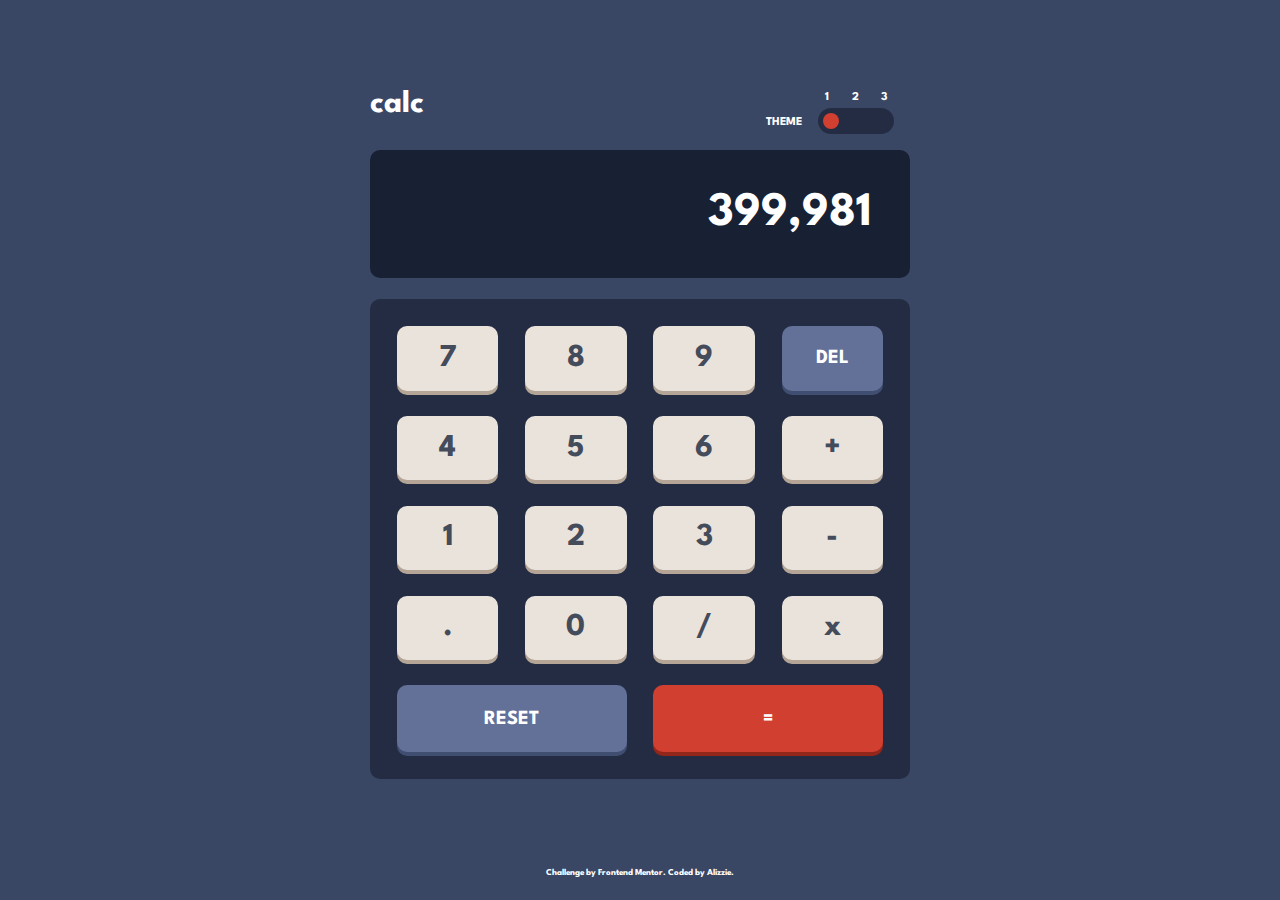
==== index.html @ ecea1543 "Add files via upload" ====
<!DOCTYPE html>
<html lang="en">
<head>
  <meta charset="UTF-8">
  <meta name="viewport" content="width=device-width, initial-scale=1.0"> <!-- displays site properly based on user's device -->

  <link rel="icon" type="image/png" sizes="32x32" href="images/favicon-32x32.png">
  <link rel="stylesheet" href="CSS/styles.css">
  <link rel="preconnect" href="https://fonts.googleapis.com">
<link rel="preconnect" href="https://fonts.gstatic.com" crossorigin>
<link href="https://fonts.googleapis.com/css2?family=Spartan:wght@400;500;700&display=swap" rel="stylesheet">

  <title>Frontend Mentor | Calculator app</title>

</head>
<body class="theme1">

  <div class="container">

    <div class="calcHead">
      <h4>calc</h4>
      <div class="theme">
        <p>Theme</p>
        <div class="switcher">
          <label for="slider"> <span>1</span> <span>2</span> <span>3</span> </label>
          <input type="range" class="slider" id="slider" min="0" max="2" value="0">
        </div>
      </div>
    </div>

    <div class="calcDisplay">
      <div class="screen">
        <h1 class="displayText">399,981</h1>
      </div>
      <div class="keyboard">
        <div class="key"> <h2>7</h2> </div>
        <div class="key"> <h2>8</h2> </div>
        <div class="key"> <h2>9</h2> </div>
        <div class="del"> <h3>DEL</h3> </div>
        <div class="key"> <h2>4</h2> </div>
        <div class="key"> <h2>5</h2> </div>
        <div class="key"> <h2>6</h2> </div>
        <div class="operator"> <h2>+</h2> </div>
        <div class="key"> <h2>1</h2> </div>
        <div class="key"> <h2>2</h2> </div>
        <div class="key"> <h2>3</h2> </div>
        <div class="operator"> <h2>-</h2> </div>
        <div class="key"> <h2>.</h2> </div>
        <div class="key"> <h2>0</h2> </div>
        <div class="operator"> <h2>/</h2> </div>
        <div class="operator"> <h2>x</h2> </div>
        <div class="reset"> <h3>Reset</h3> </div>
        <div class="equal"> <h3 class="eqColor">=</h3> </div>
      </div>
    </div>

  </div>

  <div class="attribution">
    Challenge by <a href="https://www.frontendmentor.io?ref=challenge" target="_blank">Frontend Mentor</a>.
    Coded by <a href="https://github.com/Alizzie">Alizzie</a>.
  </div>

  <script src="main.js"></script>
  <script src="functions.js"></script>
  </body>
</html>
---- CSS/styles.css ----
/*Theme 1*/
.theme1 {
  --background: hsl(222, 26%, 31%);
  --keypadToggle: hsl(223, 31%, 20%);
  --screen: hsl(224, 36%, 15%);
  --delReset: hsl(225, 21%, 49%);
  --delResetS: hsl(224, 28%, 35%);
  --delResetH: #A2B2E1;
  --equal: hsl(6, 63%, 50%);
  --equalS: hsl(6, 70%, 34%);
  --equalH: #F96B5B;
  --key: hsl(30, 25%, 89%);
  --keyS: hsl(28, 16%, 65%);
  --keyH: white;
  --numbers: hsl(221, 14%, 31%);
  --text: white;
  --eqC: white;
}

/*Theme 2*/
.theme2{
  --background: hsl(0, 0%, 90%);
  --keypadToggle: hsl(0, 5%, 81%);
  --screen: hsl(0, 0%, 93%);
  --delReset: hsl(185, 42%, 37%);
  --delResetS: hsl(185, 58%, 25%);
  --delResetH: #62B5BC ;
  --equal: hsl(25, 98%, 40%);
  --equalS:  hsl(25, 99%, 27%);
  --equalH: #FF8A38;
  --key: hsl(45, 7%, 89%);
  --keyS: hsl(35, 11%, 61%);
  --keyH: white;
  --numbers: hsl(60, 10%, 19%);
  --text:hsl(60, 10%, 19%);
  --eqC: white;
}

/* Theme 3*/
.theme3{
  --background: hsl(268, 75%, 9%);
  --keypadToggle:hsl(268, 71%, 12%);
  --screen: hsl(268, 71%, 12%);
  --delReset: hsl(281, 89%, 26%);
  --delResetS: hsl(285, 91%, 52%);
  --delResetH: #8631AF;
  --equal: hsl(176, 100%, 44%);
  --equalS:  hsl(177, 92%, 70%);
  --equalH: #93FFF8;
  --key: hsl(268, 47%, 21%);
  --keyS: hsl(290, 70%, 36%);
  --keyH: #6C34AC;
  --numbers: hsl(52, 100%, 62%);
  --text:hsl(52, 100%, 62%);
  --eqC: black;
}


* {
  margin: 0;
  padding: 0;
}

body {
  background-color: var(--background);
  color: var(--text);
  font-family: 'Spartan', sans-serif;
  font-weight: 700;
  font-size: 32px;
  transition: linear .3s;
}

span, p {
  font-size: 12px;
  text-transform: uppercase;
  margin: 0 0 4% 0;
}

span {
  cursor: pointer;
}

h1 {
  font-size: 48px;
  text-align: right;
  padding-right: 7%;
}

h2, h3 {
  font-size: 32px;
  text-align: center;
  color: var(--numbers);
}

h3 {
  font-size: 20px;
  color: white;
  text-transform: uppercase;
  padding: 3% 0;
}

a {
  color: var(--text);
  text-decoration: none;
}

.container {
  width: 540px;
  margin: 7% auto;
}

/* Heading*/
.calcHead {
  width: 100%;
  height: 44px;
  margin-bottom: 3%;
  display: flex;
  justify-content: space-between;
}

/* Theme*/
.theme {
  width: 144px;
  display: flex;
  justify-content: space-between;
  align-items: flex-end;
}

.switcher {
  display: flex;
  flex-direction: column;
  justify-content: space-between;
  align-items: center;
  width: 144px;
}

label {
  display: flex;
  justify-content: space-evenly;
  width: 100%;
}

.slider {
  -webkit-appearance: none;
  width: 66px;
  height: 26px;
  margin: auto;
  background: var(--keypadToggle);
  border-radius: 50px;
  padding: 0 5px;
  cursor: pointer;
}

.slider::-webkit-slider-thumb {
  -webkit-appearance: none;
  width: 16px;
  height: 16px;
  background-color: var(--equal);
  border-radius: 50px;
}

.slider::-webkit-slider-thumb:active {
  background-color: var(--equalH);
}

/* Calculator */
.screen {
  background-color: var(--screen);
  border-radius: 10px;
  height: 128px;
  display: flex;
  justify-content: flex-end;
  align-items: center;
}

/* Keyboard*/
.keyboard {
  margin-top: 4%;
  background-color: var(--keypadToggle);
  border-radius: 10px;
  height: 426px;
  padding: 5%;
  display: grid;
  grid-template-columns: 1fr 1fr 1fr 1fr;
  grid-gap: 6% 5.5%;
}

.key, .operator, .equal, .del, .reset{
  font-family: 'Spartan', sans-serif;
  border-radius: 10px;
  border: 0;
  background: var(--key);
  box-shadow: 0 4px var(--keyS);
  cursor: pointer;
  display: flex;
  align-items: center;
  justify-content: center;
}

.key:active, .operator:active {
  background: var(--keyH);
}

.equal {
  grid-column: 3/5;
  background-color: var(--equal);
  box-shadow: 0 4px var(--equalS);
}

.equal:active {
  background-color: var(--equalH);
}

.eqColor {
  color: var(--eqC);
}

.del, .reset {
  background-color: var(--delReset);
  box-shadow: 0 4px var(--delResetS);
}

.del:active, .reset:active {
  background-color: var(--delResetH);
}

.reset {
  grid-column: 1/3;
}

.attribution {
  font-size: 9px;
  text-align: center;
}

@media all and (max-width: 450px){

  h1 {
    font-size: 32px;
  }

  h2 {
    font-size: 28px;
  }

  h3 {
    font-size: 16px;
  }

  .container {
    width: 327px;
  }

  .calcHead {
    margin-bottom: 5%;
  }

  .screen {
    height: 88px;
  }

  .keyboard {
    margin-top: 5%;
    height: 388px;
    grid-gap: 5% 6%;
  }

}
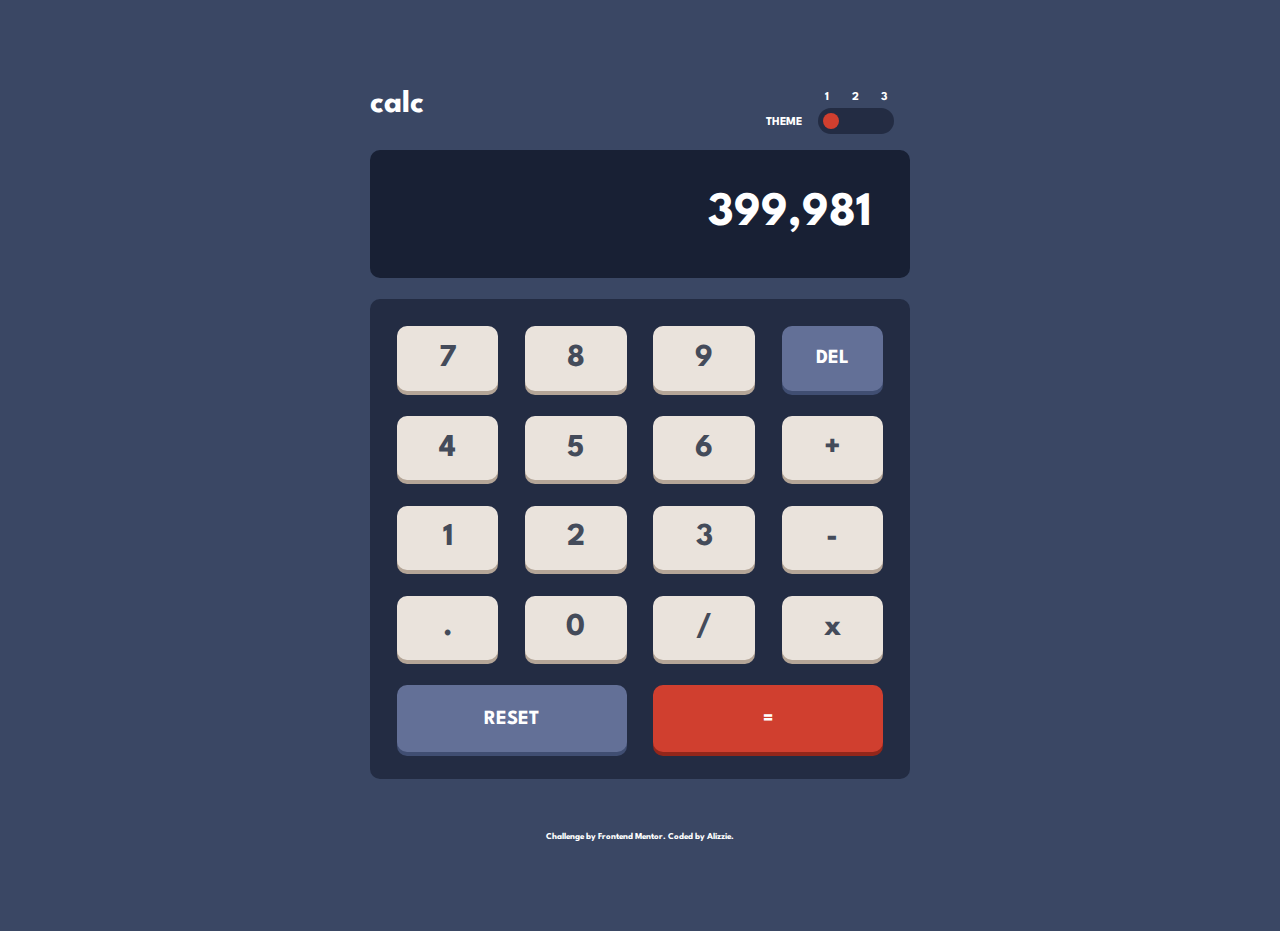
==== commit cb2ce5f0: "Add files via upload" ====
--- a/index.html
+++ b/index.html
@@ -54,12 +54,13 @@
       </div>
     </div>
 
+    <div class="attribution">
+      Challenge by <a href="https://www.frontendmentor.io?ref=challenge" target="_blank">Frontend Mentor</a>.
+      Coded by <a href="https://github.com/Alizzie">Alizzie</a>.
+    </div>
+
   </div>
 
-  <div class="attribution">
-    Challenge by <a href="https://www.frontendmentor.io?ref=challenge" target="_blank">Frontend Mentor</a>.
-    Coded by <a href="https://github.com/Alizzie">Alizzie</a>.
-  </div>
 
   <script src="main.js"></script>
   <script src="functions.js"></script>
--- a/CSS/styles.css
+++ b/CSS/styles.css
@@ -231,6 +231,7 @@
 .attribution {
   font-size: 9px;
   text-align: center;
+  margin-top: 10%;
 }
 
 @media all and (max-width: 450px){
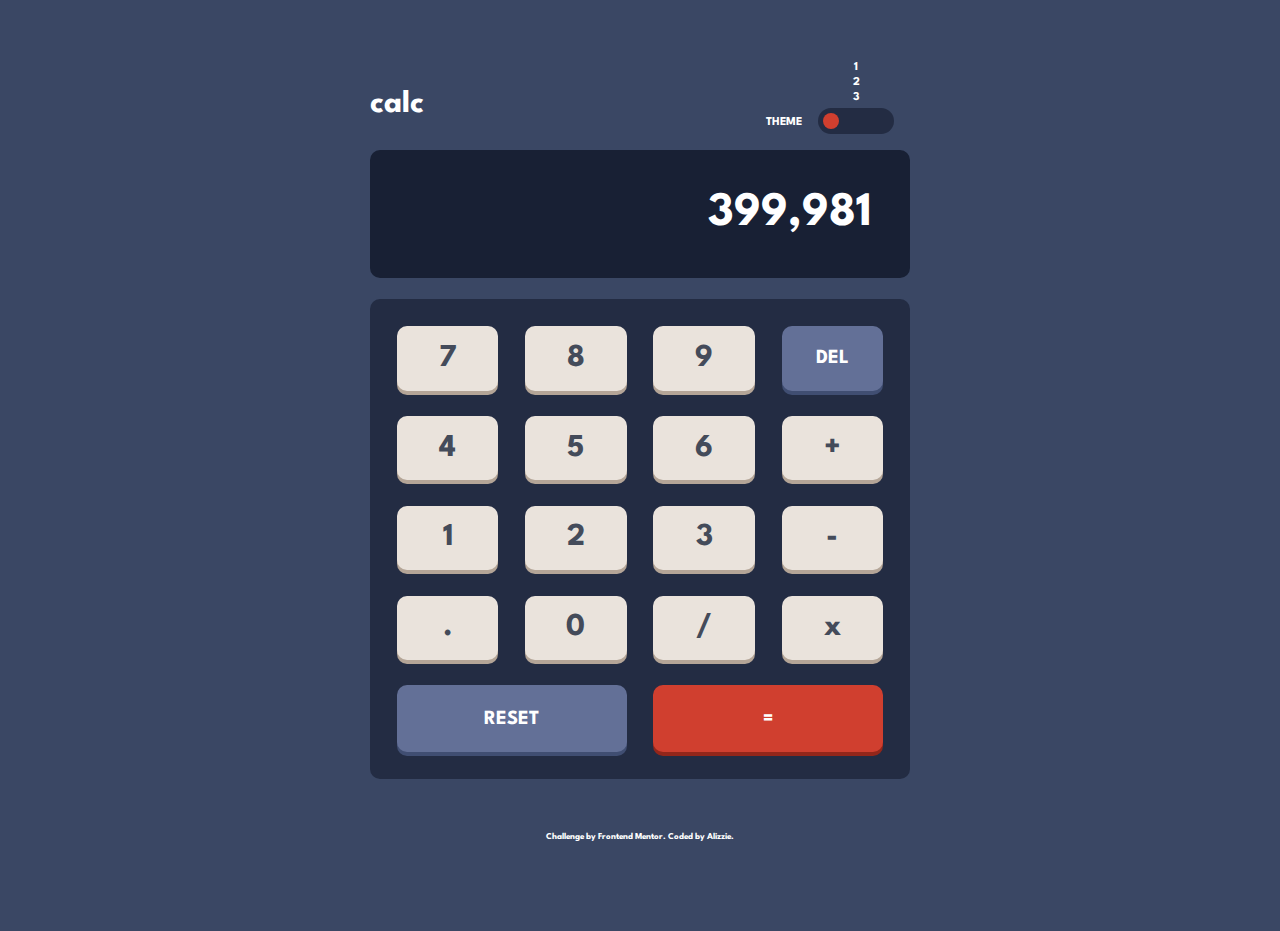
==== commit c49414ba: "Add files via upload" ====
--- a/index.html
+++ b/index.html
@@ -1,68 +1,106 @@
-<!DOCTYPE html>
-<html lang="en">
-<head>
-  <meta charset="UTF-8">
-  <meta name="viewport" content="width=device-width, initial-scale=1.0"> <!-- displays site properly based on user's device -->
-
-  <link rel="icon" type="image/png" sizes="32x32" href="images/favicon-32x32.png">
-  <link rel="stylesheet" href="CSS/styles.css">
-  <link rel="preconnect" href="https://fonts.googleapis.com">
-<link rel="preconnect" href="https://fonts.gstatic.com" crossorigin>
-<link href="https://fonts.googleapis.com/css2?family=Spartan:wght@400;500;700&display=swap" rel="stylesheet">
-
-  <title>Frontend Mentor | Calculator app</title>
-
-</head>
-<body class="theme1">
-
-  <div class="container">
-
-    <div class="calcHead">
-      <h4>calc</h4>
-      <div class="theme">
-        <p>Theme</p>
-        <div class="switcher">
-          <label for="slider"> <span>1</span> <span>2</span> <span>3</span> </label>
-          <input type="range" class="slider" id="slider" min="0" max="2" value="0">
-        </div>
-      </div>
-    </div>
-
-    <div class="calcDisplay">
-      <div class="screen">
-        <h1 class="displayText">399,981</h1>
-      </div>
-      <div class="keyboard">
-        <div class="key"> <h2>7</h2> </div>
-        <div class="key"> <h2>8</h2> </div>
-        <div class="key"> <h2>9</h2> </div>
-        <div class="del"> <h3>DEL</h3> </div>
-        <div class="key"> <h2>4</h2> </div>
-        <div class="key"> <h2>5</h2> </div>
-        <div class="key"> <h2>6</h2> </div>
-        <div class="operator"> <h2>+</h2> </div>
-        <div class="key"> <h2>1</h2> </div>
-        <div class="key"> <h2>2</h2> </div>
-        <div class="key"> <h2>3</h2> </div>
-        <div class="operator"> <h2>-</h2> </div>
-        <div class="key"> <h2>.</h2> </div>
-        <div class="key"> <h2>0</h2> </div>
-        <div class="operator"> <h2>/</h2> </div>
-        <div class="operator"> <h2>x</h2> </div>
-        <div class="reset"> <h3>Reset</h3> </div>
-        <div class="equal"> <h3 class="eqColor">=</h3> </div>
-      </div>
-    </div>
-
-    <div class="attribution">
-      Challenge by <a href="https://www.frontendmentor.io?ref=challenge" target="_blank">Frontend Mentor</a>.
-      Coded by <a href="https://github.com/Alizzie">Alizzie</a>.
-    </div>
-
-  </div>
-
-
-  <script src="main.js"></script>
-  <script src="functions.js"></script>
-  </body>
-</html>
+<!DOCTYPE html>
+<html lang="en">
+
+<head>
+  <meta charset="UTF-8">
+  <meta name="viewport" content="width=device-width, initial-scale=1.0"> <!-- displays site properly based on user's device -->
+
+  <link rel="icon" type="image/png" sizes="32x32" href="images/favicon-32x32.png">
+  <link rel="stylesheet" href="CSS/styles.css">
+  <link rel="preconnect" href="https://fonts.googleapis.com">
+  <link rel="preconnect" href="https://fonts.gstatic.com" crossorigin>
+  <link href="https://fonts.googleapis.com/css2?family=Spartan:wght@400;500;700&display=swap" rel="stylesheet">
+
+  <title>Frontend Mentor | Calculator app</title>
+</head>
+
+<body class="theme1">
+
+  <div class="container">
+
+    <div class="calcHead">
+      <h4>calc</h4>
+      <div class="theme">
+        <p>Theme</p>
+        <div class="switcher">
+          <span>1</span> <span>2</span> <span>3</span> 
+          <input type="range" class="slider" id="slider" min="0" max="2" value="0">
+        </div>
+      </div>
+    </div>
+
+    <div class="calcDisplay">
+      <div class="screen">
+        <h1 class="displayText">399,981</h1>
+      </div>
+      <div class="keyboard">
+        <div class="key">
+          <h2>7</h2>
+        </div>
+        <div class="key">
+          <h2>8</h2>
+        </div>
+        <div class="key">
+          <h2>9</h2>
+        </div>
+        <div class="del">
+          <h3>DEL</h3>
+        </div>
+        <div class="key">
+          <h2>4</h2>
+        </div>
+        <div class="key">
+          <h2>5</h2>
+        </div>
+        <div class="key">
+          <h2>6</h2>
+        </div>
+        <div class="operator">
+          <h2>+</h2>
+        </div>
+        <div class="key">
+          <h2>1</h2>
+        </div>
+        <div class="key">
+          <h2>2</h2>
+        </div>
+        <div class="key">
+          <h2>3</h2>
+        </div>
+        <div class="operator">
+          <h2>-</h2>
+        </div>
+        <div class="key">
+          <h2>.</h2>
+        </div>
+        <div class="key">
+          <h2>0</h2>
+        </div>
+        <div class="operator">
+          <h2>/</h2>
+        </div>
+        <div class="operator">
+          <h2>x</h2>
+        </div>
+        <div class="reset">
+          <h3>Reset</h3>
+        </div>
+        <div class="equal">
+          <h3 class="eqColor">=</h3>
+        </div>
+      </div>
+    </div>
+
+    <div class="attribution">
+      Challenge by <a href="https://www.frontendmentor.io?ref=challenge" target="_blank">Frontend Mentor</a>.
+      Coded by <a href="https://github.com/Alizzie">Alizzie</a>.
+    </div>
+
+  </div>
+
+
+  <script src="test.js"></script>
+  <script src="function.js"></script>
+</body>
+
+</html>
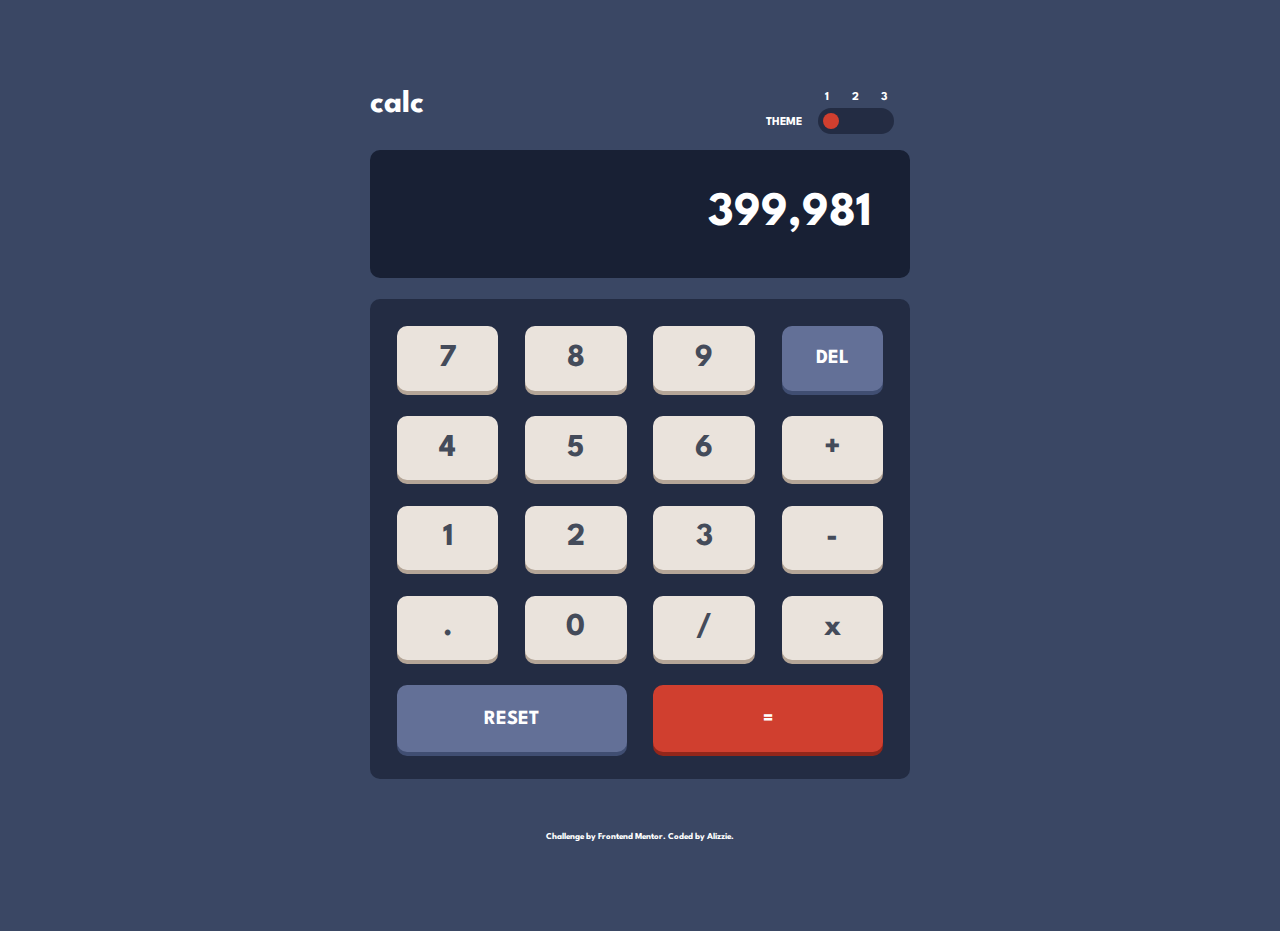
==== commit 701a2956: "Add files via upload" ====
--- a/index.html
+++ b/index.html
@@ -23,7 +23,7 @@
       <div class="theme">
         <p>Theme</p>
         <div class="switcher">
-          <span>1</span> <span>2</span> <span>3</span> 
+          <label for="slider"> <span>1</span> <span>2</span> <span>3</span> </label>
           <input type="range" class="slider" id="slider" min="0" max="2" value="0">
         </div>
       </div>
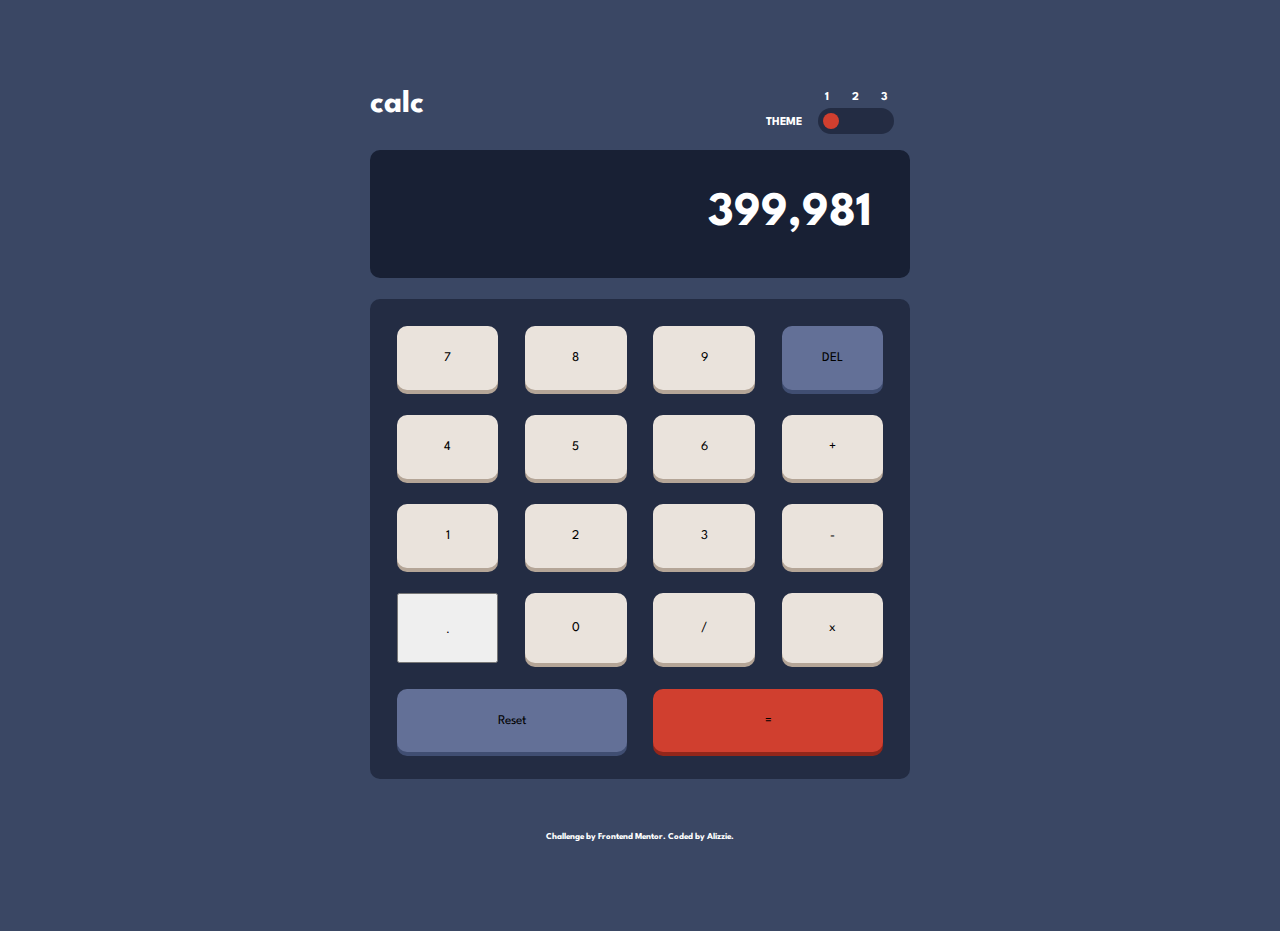
==== commit 3e9fa9a5: "Add files via upload" ====
--- a/index.html
+++ b/index.html
@@ -34,60 +34,59 @@
         <h1 class="displayText">399,981</h1>
       </div>
       <div class="keyboard">
-        <div class="key">
-          <h2>7</h2>
-        </div>
-        <div class="key">
-          <h2>8</h2>
-        </div>
-        <div class="key">
-          <h2>9</h2>
-        </div>
-        <div class="del">
-          <h3>DEL</h3>
-        </div>
-        <div class="key">
-          <h2>4</h2>
-        </div>
-        <div class="key">
-          <h2>5</h2>
-        </div>
-        <div class="key">
-          <h2>6</h2>
-        </div>
-        <div class="operator">
-          <h2>+</h2>
-        </div>
-        <div class="key">
-          <h2>1</h2>
-        </div>
-        <div class="key">
-          <h2>2</h2>
-        </div>
-        <div class="key">
-          <h2>3</h2>
-        </div>
-        <div class="operator">
-          <h2>-</h2>
-        </div>
-        <div class="key">
-          <h2>.</h2>
-        </div>
-        <div class="key">
-          <h2>0</h2>
-        </div>
-        <div class="operator">
-          <h2>/</h2>
-        </div>
-        <div class="operator">
-          <h2>x</h2>
-        </div>
-        <div class="reset">
-          <h3>Reset</h3>
-        </div>
-        <div class="equal">
-          <h3 class="eqColor">=</h3>
-        </div>
+        <button type="button" class="key">7
+        </button>
+        <button type="button" class="key">
+          8
+        </button>
+        <button type="button" class="key">
+          9
+        </button>
+        <button type="button" class="del">
+          DEL
+        </button>
+        <button type="button" class="key">
+          4
+        </button>
+        <button type="button" class="key">
+          5
+        </button>
+        <button type="button" class="key">
+          6
+        </button>
+        <button type="button" class="operator">
+          +
+        </button>
+        <button type="button" class="key">
+          1
+        </button>
+        <button type="button" class="key">
+          2
+        </button>
+        <button class="key">
+          3
+        </button>
+        <button type="button" class="operator">
+          -
+        </button>
+        <button type="button" class="dot">
+          .
+        </button>
+        <button type="button" class="key">
+          0
+        </button>
+        <button type="button" class="operator">
+          /
+        </button>
+        <button type="button" class="operator">
+          x
+        </button>
+        <button type="button" class="reset">
+          Reset
+        </button>
+        <button type="button" class="equal">
+          =
+        </button>
       </div>
     </div>
 
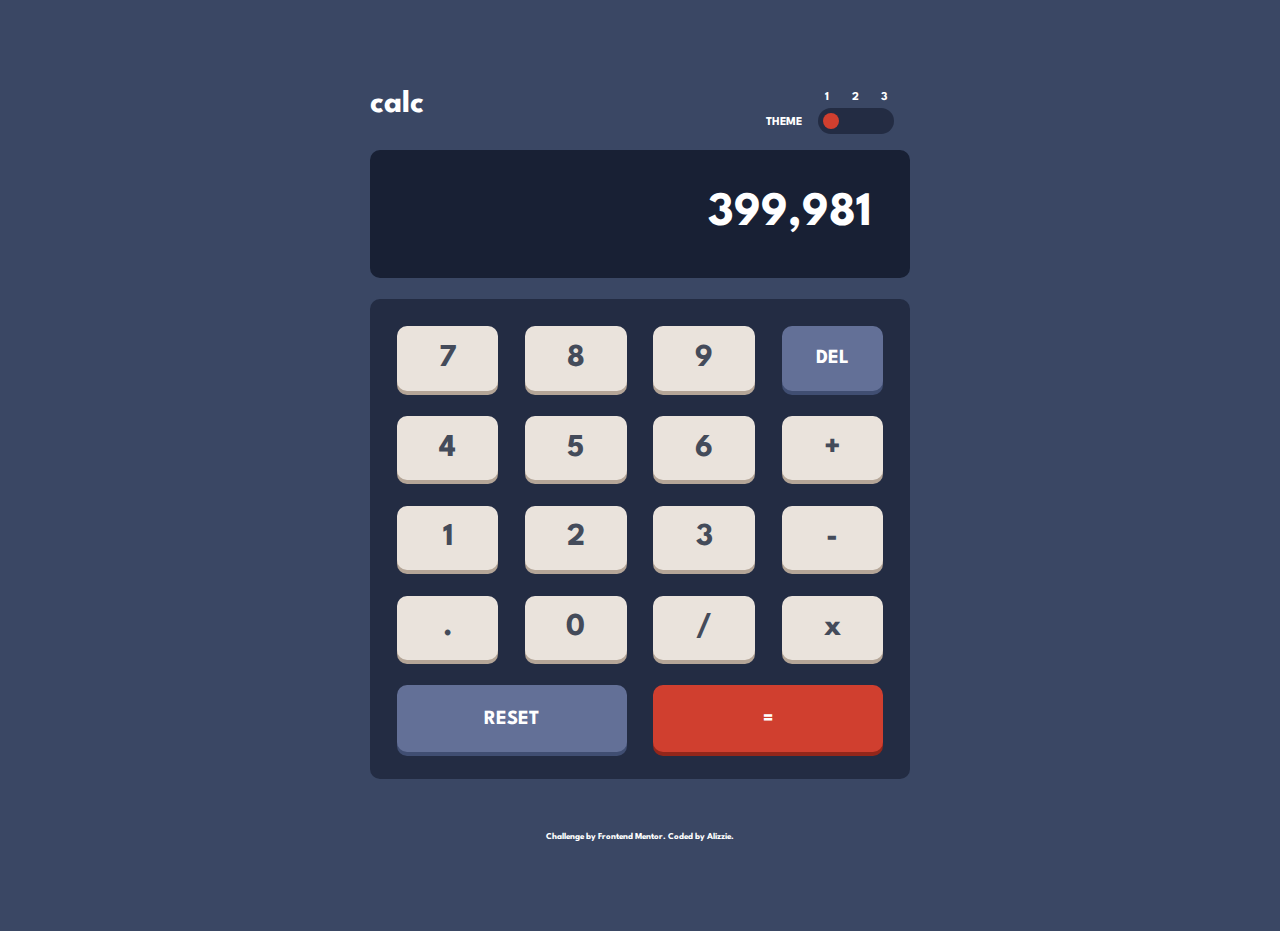
==== commit 6d59ea6b: "Add files via upload" ====
--- a/index.html
+++ b/index.html
@@ -69,7 +69,7 @@
         <button type="button" class="operator">
           -
         </button>
-        <button type="button" class="dot">
+        <button type="button" class="key">
           .
         </button>
         <button type="button" class="key">
--- a/CSS/styles.css
+++ b/CSS/styles.css
@@ -185,39 +185,50 @@
   grid-gap: 6% 5.5%;
 }
 
-.key, .operator, .equal, .del, .reset{
+button{
   font-family: 'Spartan', sans-serif;
+  font-weight: bold;
   border-radius: 10px;
   border: 0;
+  cursor: pointer;
+  display: flex;
+  align-items: center;
+  justify-content: center;
+}
+
+.key, .operator, .dot{
+  font-size: 32px;
+  text-align: center;
+  color: var(--numbers);
   background: var(--key);
   box-shadow: 0 4px var(--keyS);
-  cursor: pointer;
-  display: flex;
-  align-items: center;
-  justify-content: center;
-}
-
-.key:active, .operator:active {
+}
+
+.key:active, .operator:active, .dot:active {
   background: var(--keyH);
+}
+
+.equal, .del, .reset {
+  font-size: 20px;
+  text-transform: uppercase;
+  padding: 3% 0;
 }
 
 .equal {
   grid-column: 3/5;
   background-color: var(--equal);
   box-shadow: 0 4px var(--equalS);
+  color: var(--eqC);
 }
 
 .equal:active {
   background-color: var(--equalH);
-}
-
-.eqColor {
-  color: var(--eqC);
 }
 
 .del, .reset {
   background-color: var(--delReset);
   box-shadow: 0 4px var(--delResetS);
+  color: white;
 }
 
 .del:active, .reset:active {
